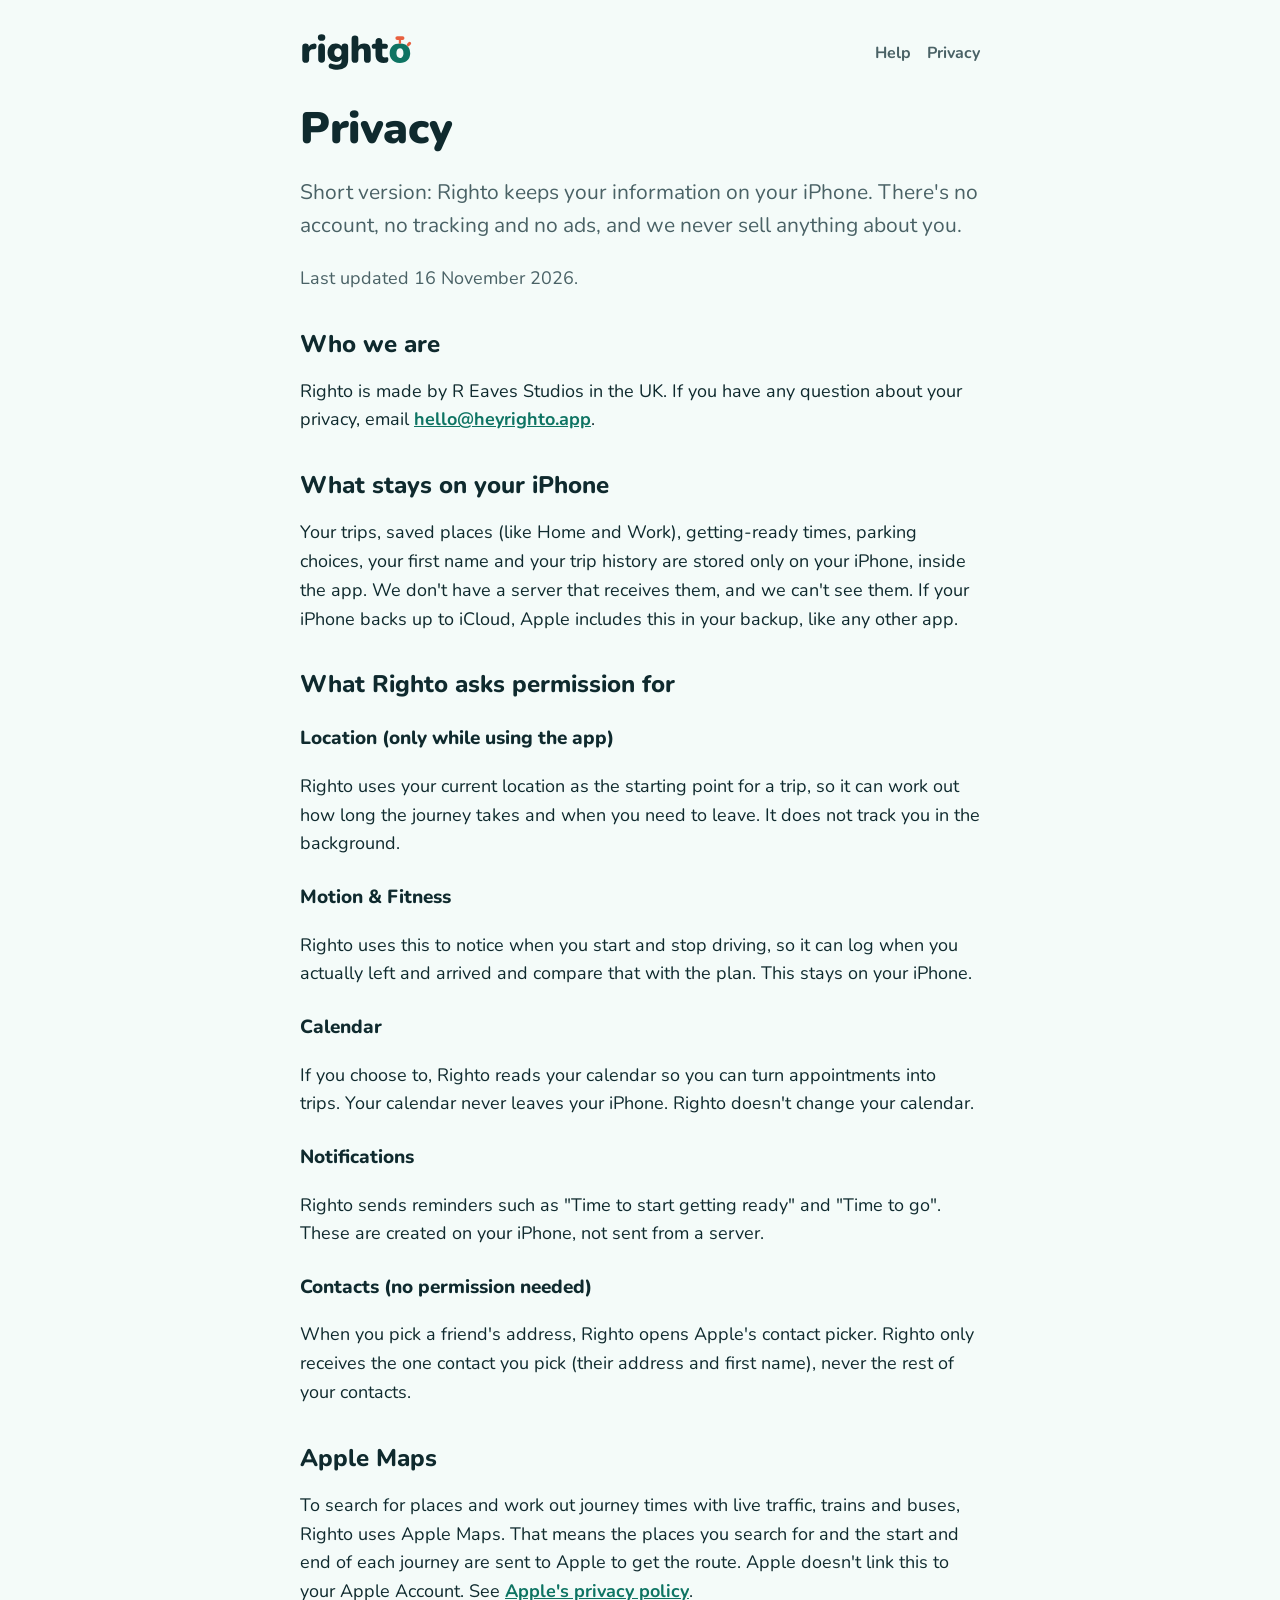
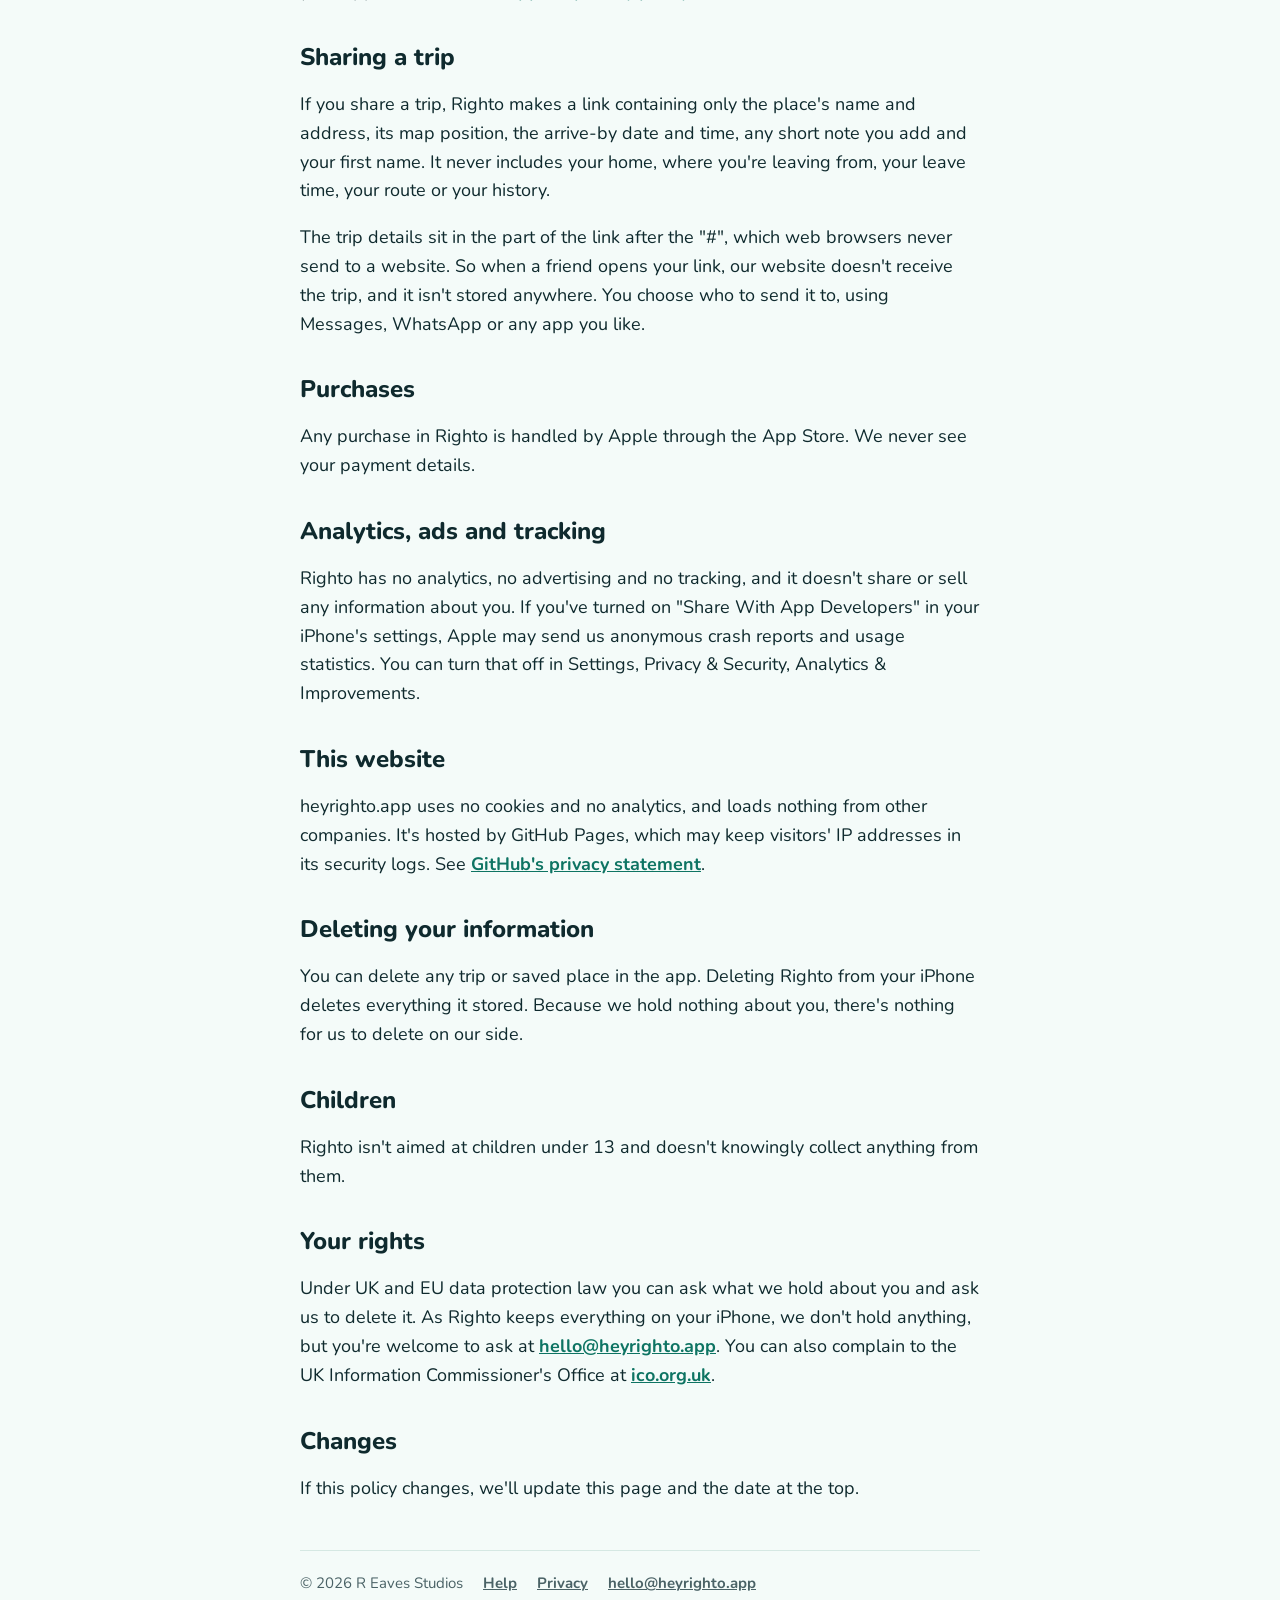
==== privacy/index.html @ 5821d1be "Righto website: home, privacy, help, shared-trip page and universal links Co-Authored-By: Claude Opu" ====
<!doctype html>
<html lang="en-GB">
<head>
<meta charset="utf-8">
<meta name="viewport" content="width=device-width, initial-scale=1">
<meta name="color-scheme" content="light dark">
<link rel="icon" href="/favicon.png" type="image/png">
<link rel="apple-touch-icon" href="/apple-touch-icon.png">
<link rel="preload" href="/assets/fonts/nunito-latin-900-normal.woff2" as="font" type="font/woff2" crossorigin>
<link rel="stylesheet" href="/assets/style.css">
<meta name="apple-itunes-app" content="app-id=6825351924">
<title>Privacy · Righto</title>
<meta name="description" content="How Righto handles your information: it stays on your iPhone. No account, no tracking, no ads.">
<meta property="og:title" content="Privacy · Righto">
<meta property="og:description" content="How Righto handles your information: it stays on your iPhone. No account, no tracking, no ads.">
<meta property="og:image" content="https://heyrighto.app/assets/app-icon.png">
</head>
<body>
<div class="wrap">
<header class="top">
  <a class="home" href="/" aria-label="Righto home"><img class="wordmark wm-light" src="/assets/wordmark-light.svg" alt="righto"><img class="wordmark wm-dark" src="/assets/wordmark-dark.svg" alt="righto"></a>
  <nav><a href="/support/">Help</a><a href="/privacy/">Privacy</a></nav>
</header>

<main>
<h1>Privacy</h1>
<p class="lead">Short version: Righto keeps your information on your iPhone. There's no account, no tracking and no ads, and we never sell anything about you.</p>
<p class="muted">Last updated 16 November 2026.</p>

<h2>Who we are</h2>
<p>Righto is made by R Eaves Studios in the UK. If you have any question about your privacy, email <a href="mailto:hello@heyrighto.app">hello@heyrighto.app</a>.</p>

<h2>What stays on your iPhone</h2>
<p>Your trips, saved places (like Home and Work), getting-ready times, parking choices, your first name and your trip history are stored only on your iPhone, inside the app. We don't have a server that receives them, and we can't see them. If your iPhone backs up to iCloud, Apple includes this in your backup, like any other app.</p>

<h2>What Righto asks permission for</h2>
<h3>Location (only while using the app)</h3>
<p>Righto uses your current location as the starting point for a trip, so it can work out how long the journey takes and when you need to leave. It does not track you in the background.</p>
<h3>Motion &amp; Fitness</h3>
<p>Righto uses this to notice when you start and stop driving, so it can log when you actually left and arrived and compare that with the plan. This stays on your iPhone.</p>
<h3>Calendar</h3>
<p>If you choose to, Righto reads your calendar so you can turn appointments into trips. Your calendar never leaves your iPhone. Righto doesn't change your calendar.</p>
<h3>Notifications</h3>
<p>Righto sends reminders such as "Time to start getting ready" and "Time to go". These are created on your iPhone, not sent from a server.</p>
<h3>Contacts (no permission needed)</h3>
<p>When you pick a friend's address, Righto opens Apple's contact picker. Righto only receives the one contact you pick (their address and first name), never the rest of your contacts.</p>

<h2>Apple Maps</h2>
<p>To search for places and work out journey times with live traffic, trains and buses, Righto uses Apple Maps. That means the places you search for and the start and end of each journey are sent to Apple to get the route. Apple doesn't link this to your Apple Account. See <a href="https://www.apple.com/legal/privacy/">Apple's privacy policy</a>.</p>

<h2>Sharing a trip</h2>
<p>If you share a trip, Righto makes a link containing only the place's name and address, its map position, the arrive-by date and time, any short note you add and your first name. It never includes your home, where you're leaving from, your leave time, your route or your history.</p>
<p>The trip details sit in the part of the link after the "#", which web browsers never send to a website. So when a friend opens your link, our website doesn't receive the trip, and it isn't stored anywhere. You choose who to send it to, using Messages, WhatsApp or any app you like.</p>

<h2>Purchases</h2>
<p>Any purchase in Righto is handled by Apple through the App Store. We never see your payment details.</p>

<h2>Analytics, ads and tracking</h2>
<p>Righto has no analytics, no advertising and no tracking, and it doesn't share or sell any information about you. If you've turned on "Share With App Developers" in your iPhone's settings, Apple may send us anonymous crash reports and usage statistics. You can turn that off in Settings, Privacy &amp; Security, Analytics &amp; Improvements.</p>

<h2>This website</h2>
<p>heyrighto.app uses no cookies and no analytics, and loads nothing from other companies. It's hosted by GitHub Pages, which may keep visitors' IP addresses in its security logs. See <a href="https://docs.github.com/en/site-policy/privacy-policies/github-general-privacy-statement">GitHub's privacy statement</a>.</p>

<h2>Deleting your information</h2>
<p>You can delete any trip or saved place in the app. Deleting Righto from your iPhone deletes everything it stored. Because we hold nothing about you, there's nothing for us to delete on our side.</p>

<h2>Children</h2>
<p>Righto isn't aimed at children under 13 and doesn't knowingly collect anything from them.</p>

<h2>Your rights</h2>
<p>Under UK and EU data protection law you can ask what we hold about you and ask us to delete it. As Righto keeps everything on your iPhone, we don't hold anything, but you're welcome to ask at <a href="mailto:hello@heyrighto.app">hello@heyrighto.app</a>. You can also complain to the UK Information Commissioner's Office at <a href="https://ico.org.uk">ico.org.uk</a>.</p>

<h2>Changes</h2>
<p>If this policy changes, we'll update this page and the date at the top.</p>
</main>
<footer>
  <span>© 2026 R Eaves Studios</span>
  <a href="/support/">Help</a>
  <a href="/privacy/">Privacy</a>
  <a href="mailto:hello@heyrighto.app">hello@heyrighto.app</a>
</footer>

</div>
</body>
</html>
---- assets/style.css ----
@font-face{font-family:"Nunito";font-weight:400;font-display:swap;src:url(/assets/fonts/nunito-latin-400-normal.woff2) format("woff2")}
@font-face{font-family:"Nunito";font-weight:700;font-display:swap;src:url(/assets/fonts/nunito-latin-700-normal.woff2) format("woff2")}
@font-face{font-family:"Nunito";font-weight:800;font-display:swap;src:url(/assets/fonts/nunito-latin-800-normal.woff2) format("woff2")}
@font-face{font-family:"Nunito";font-weight:900;font-display:swap;src:url(/assets/fonts/nunito-latin-900-normal.woff2) format("woff2")}
:root{--bg:#F4FBF9;--card:#FFFFFF;--ink:#0F2A2E;--muted:#4A6266;--teal:#0E7463;--teal-bright:#3DD6B5;--coral:#E8603F;--line:#D5E8E3;--btn-ink:#FFFFFF;color-scheme:light dark}
@media (prefers-color-scheme:dark){:root{--bg:#0B1F22;--card:#12302F;--ink:#F2FBF8;--muted:#A9C4C0;--teal:#3DD6B5;--coral:#FF8A6A;--line:#21443F;--btn-ink:#0B1F22}}
*{box-sizing:border-box}
html{-webkit-text-size-adjust:100%}
body{margin:0;background:var(--bg);color:var(--ink);font:400 18px/1.6 "Nunito",-apple-system,BlinkMacSystemFont,"Segoe UI",sans-serif}
a{color:var(--teal);font-weight:700}
.wrap{max-width:720px;margin:0 auto;padding:24px 20px 56px}
header.top{display:flex;align-items:center;justify-content:space-between;gap:16px;padding:8px 0 24px}
header.top a.home{display:block;line-height:0}
.wordmark{height:40px;width:auto}
.wm-dark{display:none}
@media (prefers-color-scheme:dark){.wm-light{display:none}.wm-dark{display:inline}}
nav a{margin-left:16px;font-size:16px;text-decoration:none;color:var(--muted)}
nav a:hover{color:var(--teal)}
h1{font-weight:900;font-size:clamp(30px,7vw,44px);line-height:1.15;margin:8px 0 12px;letter-spacing:-.01em}
h2{font-weight:800;font-size:24px;line-height:1.25;margin:36px 0 8px}
h3{font-weight:800;font-size:19px;margin:24px 0 4px}
p,li{color:var(--ink)}
.lead{font-size:21px;color:var(--muted)}
.muted{color:var(--muted)}
.card{background:var(--card);border:1px solid var(--line);border-radius:24px;padding:24px}
.btn{display:inline-flex;align-items:center;justify-content:center;gap:10px;background:var(--teal);color:var(--btn-ink);text-decoration:none;font-weight:800;font-size:18px;padding:14px 26px;border-radius:999px;min-height:52px}
.btn:hover{filter:brightness(1.05)}
.btn svg{width:22px;height:22px;fill:currentColor}
.hero{text-align:center;padding:24px 0 8px}
.hero .icon{width:128px;height:128px;border-radius:28px;box-shadow:0 10px 30px rgba(15,42,46,.18)}
.points{display:grid;gap:12px;margin:32px 0 0;padding:0;list-style:none}
.points li{background:var(--card);border:1px solid var(--line);border-radius:20px;padding:16px 20px}
.points b{display:block;font-weight:800}
footer{margin-top:48px;padding-top:20px;border-top:1px solid var(--line);font-size:15px;color:var(--muted);display:flex;flex-wrap:wrap;gap:8px 20px}
footer a{color:var(--muted);font-weight:700}
.faq details{background:var(--card);border:1px solid var(--line);border-radius:20px;padding:14px 20px;margin:10px 0}
.faq summary{font-weight:800;cursor:pointer}
.faq details[open] summary{margin-bottom:6px}
.trip{text-align:center}
.trip .who{font-weight:800;color:var(--teal);margin:0}
.trip .place{font-weight:900;font-size:clamp(28px,8vw,40px);line-height:1.15;margin:6px 0}
.trip .when{font-size:20px;margin:0}
.trip .note{font-style:italic;color:var(--muted);margin-top:12px}
.hidden{display:none}
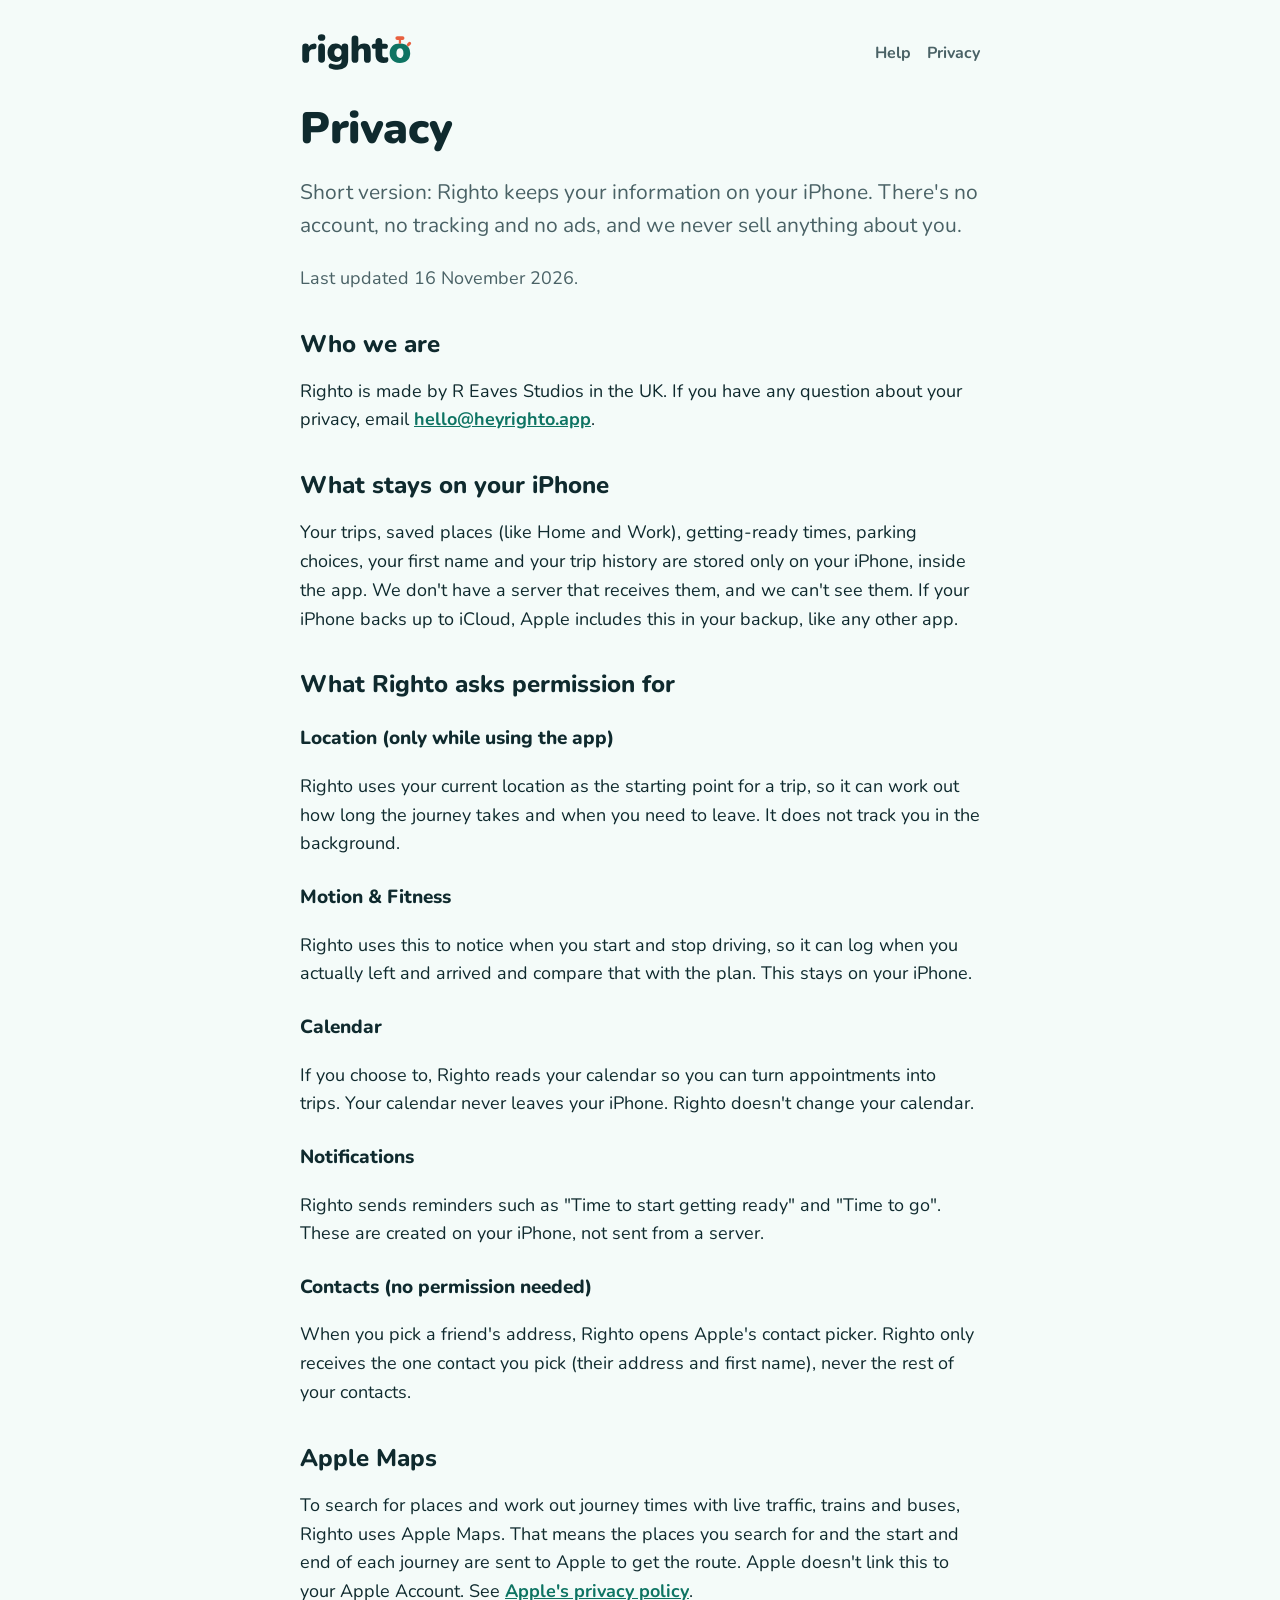
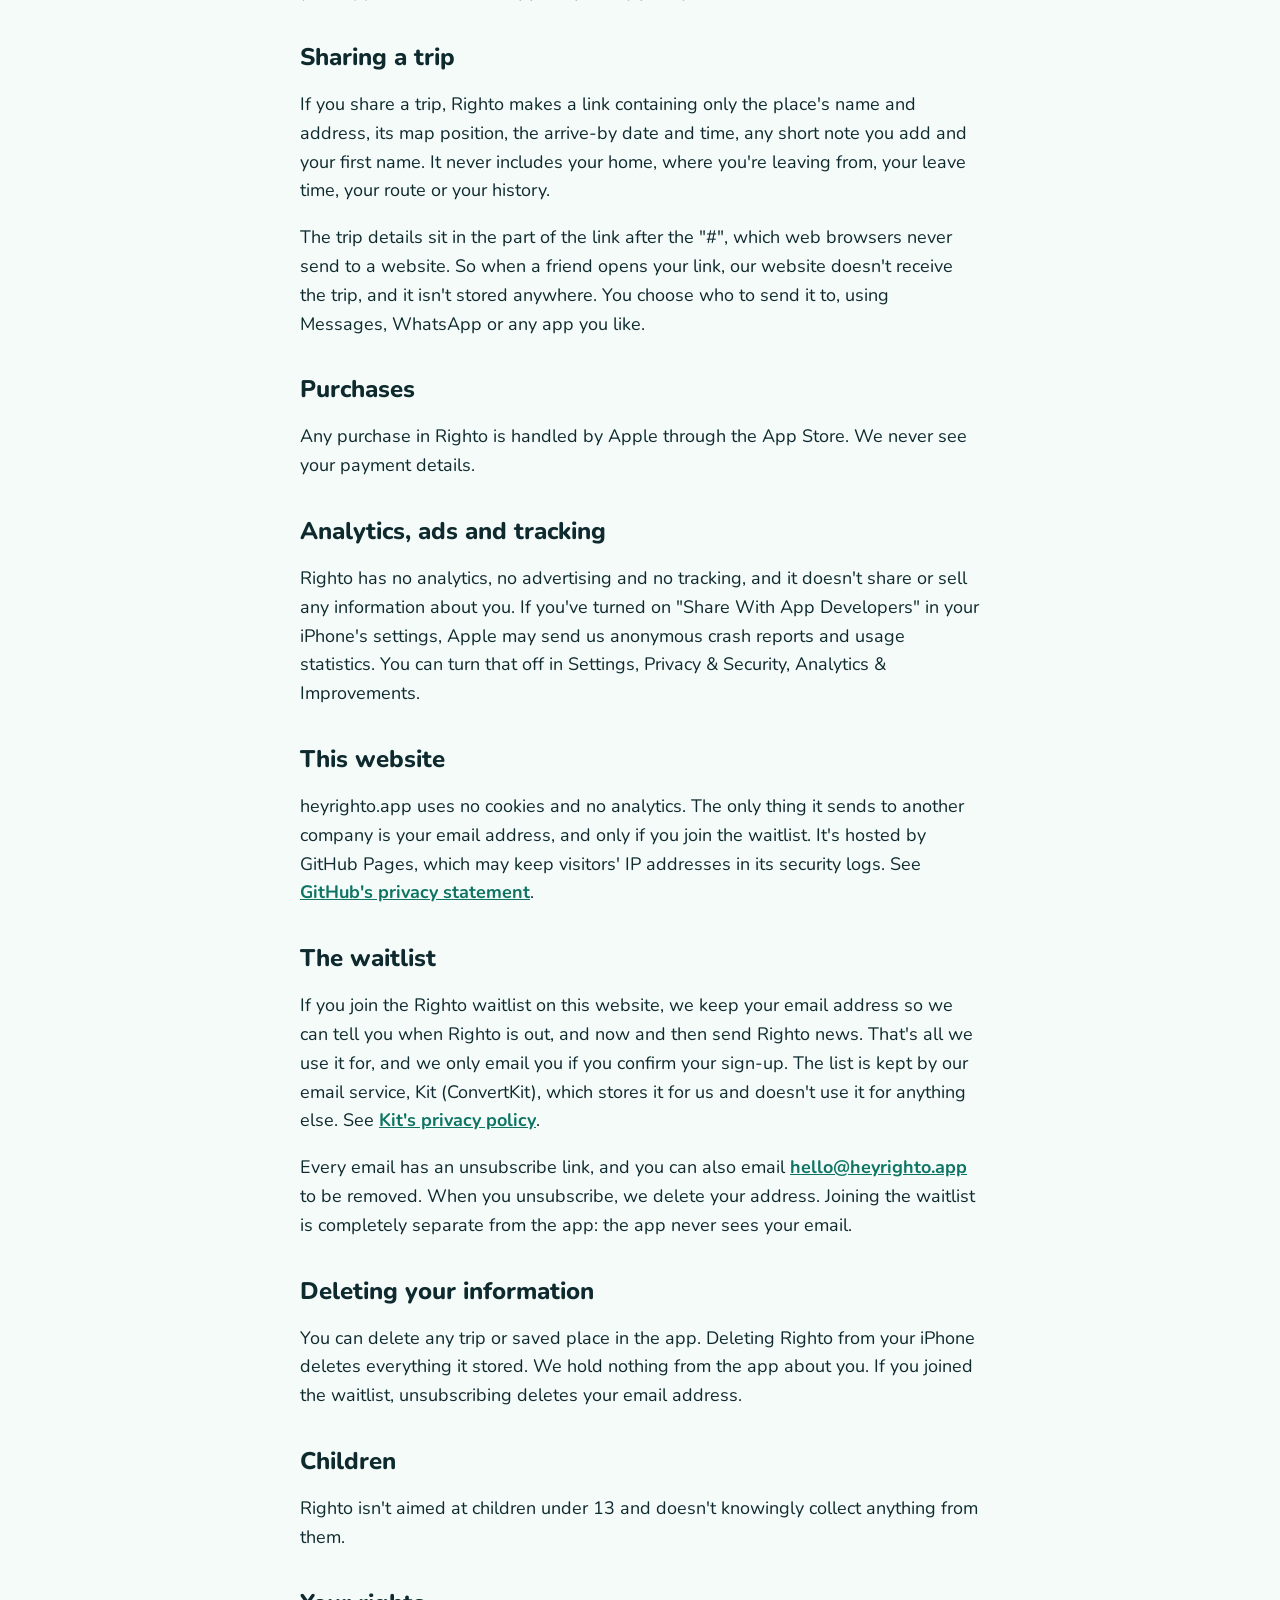
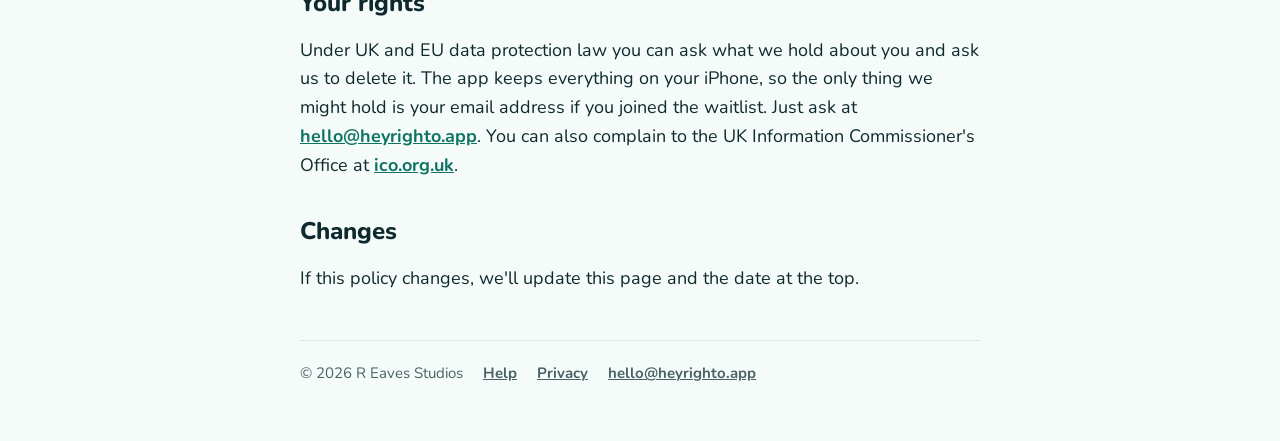
==== commit a98c910c: "Duolingo-style landing page with email waitlist (not wired yet) New homepage: big Righto scenes in o" ====
--- a/privacy/index.html
+++ b/privacy/index.html
@@ -59,16 +59,20 @@
 <p>Righto has no analytics, no advertising and no tracking, and it doesn't share or sell any information about you. If you've turned on "Share With App Developers" in your iPhone's settings, Apple may send us anonymous crash reports and usage statistics. You can turn that off in Settings, Privacy &amp; Security, Analytics &amp; Improvements.</p>
 
 <h2>This website</h2>
-<p>heyrighto.app uses no cookies and no analytics, and loads nothing from other companies. It's hosted by GitHub Pages, which may keep visitors' IP addresses in its security logs. See <a href="https://docs.github.com/en/site-policy/privacy-policies/github-general-privacy-statement">GitHub's privacy statement</a>.</p>
+<p>heyrighto.app uses no cookies and no analytics. The only thing it sends to another company is your email address, and only if you join the waitlist. It's hosted by GitHub Pages, which may keep visitors' IP addresses in its security logs. See <a href="https://docs.github.com/en/site-policy/privacy-policies/github-general-privacy-statement">GitHub's privacy statement</a>.</p>
+
+<h2>The waitlist</h2>
+<p>If you join the Righto waitlist on this website, we keep your email address so we can tell you when Righto is out, and now and then send Righto news. That's all we use it for, and we only email you if you confirm your sign-up. The list is kept by our email service, Kit (ConvertKit), which stores it for us and doesn't use it for anything else. See <a href="https://kit.com/privacy">Kit's privacy policy</a>.</p>
+<p>Every email has an unsubscribe link, and you can also email <a href="mailto:hello@heyrighto.app">hello@heyrighto.app</a> to be removed. When you unsubscribe, we delete your address. Joining the waitlist is completely separate from the app: the app never sees your email.</p>
 
 <h2>Deleting your information</h2>
-<p>You can delete any trip or saved place in the app. Deleting Righto from your iPhone deletes everything it stored. Because we hold nothing about you, there's nothing for us to delete on our side.</p>
+<p>You can delete any trip or saved place in the app. Deleting Righto from your iPhone deletes everything it stored. We hold nothing from the app about you. If you joined the waitlist, unsubscribing deletes your email address.</p>
 
 <h2>Children</h2>
 <p>Righto isn't aimed at children under 13 and doesn't knowingly collect anything from them.</p>
 
 <h2>Your rights</h2>
-<p>Under UK and EU data protection law you can ask what we hold about you and ask us to delete it. As Righto keeps everything on your iPhone, we don't hold anything, but you're welcome to ask at <a href="mailto:hello@heyrighto.app">hello@heyrighto.app</a>. You can also complain to the UK Information Commissioner's Office at <a href="https://ico.org.uk">ico.org.uk</a>.</p>
+<p>Under UK and EU data protection law you can ask what we hold about you and ask us to delete it. The app keeps everything on your iPhone, so the only thing we might hold is your email address if you joined the waitlist. Just ask at <a href="mailto:hello@heyrighto.app">hello@heyrighto.app</a>. You can also complain to the UK Information Commissioner's Office at <a href="https://ico.org.uk">ico.org.uk</a>.</p>
 
 <h2>Changes</h2>
 <p>If this policy changes, we'll update this page and the date at the top.</p>
